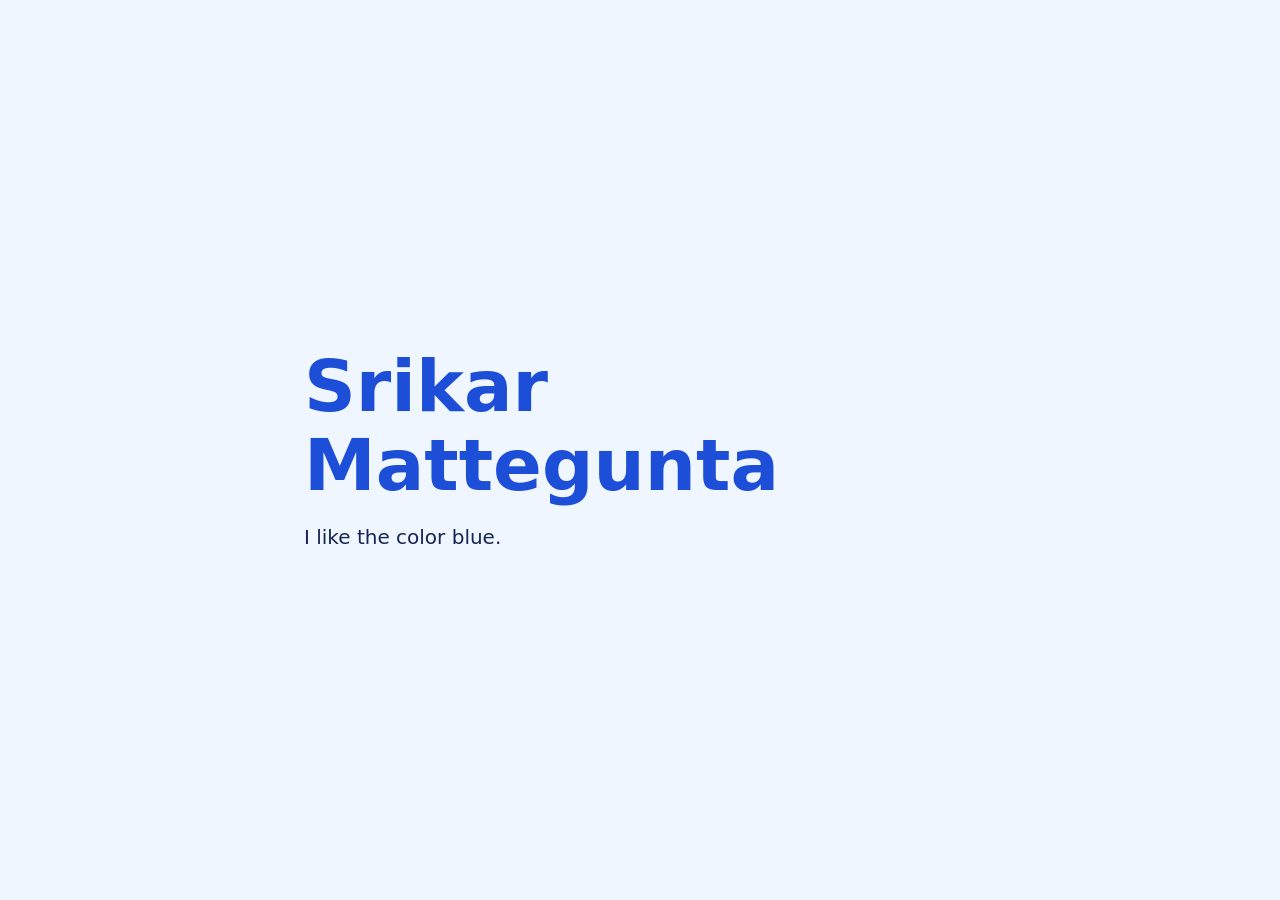
==== index.html @ 6c3283b7 "Add personal homepage" ====
<!DOCTYPE html>
<html lang="en">
  <head>
    <meta charset="UTF-8">
    <meta name="viewport" content="width=device-width, initial-scale=1.0">
    <meta name="description" content="Srikar Mattegunta's personal page.">
    <title>Srikar Mattegunta</title>
    <style>
      * { box-sizing: border-box; }
      body {
        margin: 0;
        min-height: 100vh;
        display: grid;
        place-items: center;
        padding: 2rem;
        background: #eff6ff;
        color: #172554;
        font-family: system-ui, sans-serif;
      }
      main { width: 100%; max-width: 42rem; }
      h1 {
        margin: 0 0 1rem;
        color: #1d4ed8;
        font-size: clamp(2.5rem, 8vw, 4.5rem);
        line-height: 1.1;
        overflow-wrap: anywhere;
      }
      p { margin: 0; font-size: 1.25rem; line-height: 1.6; }
    </style>
  </head>
  <body>
    <main>
      <h1>Srikar Mattegunta</h1>
      <p>I like the color blue.</p>
    </main>
  </body>
</html>
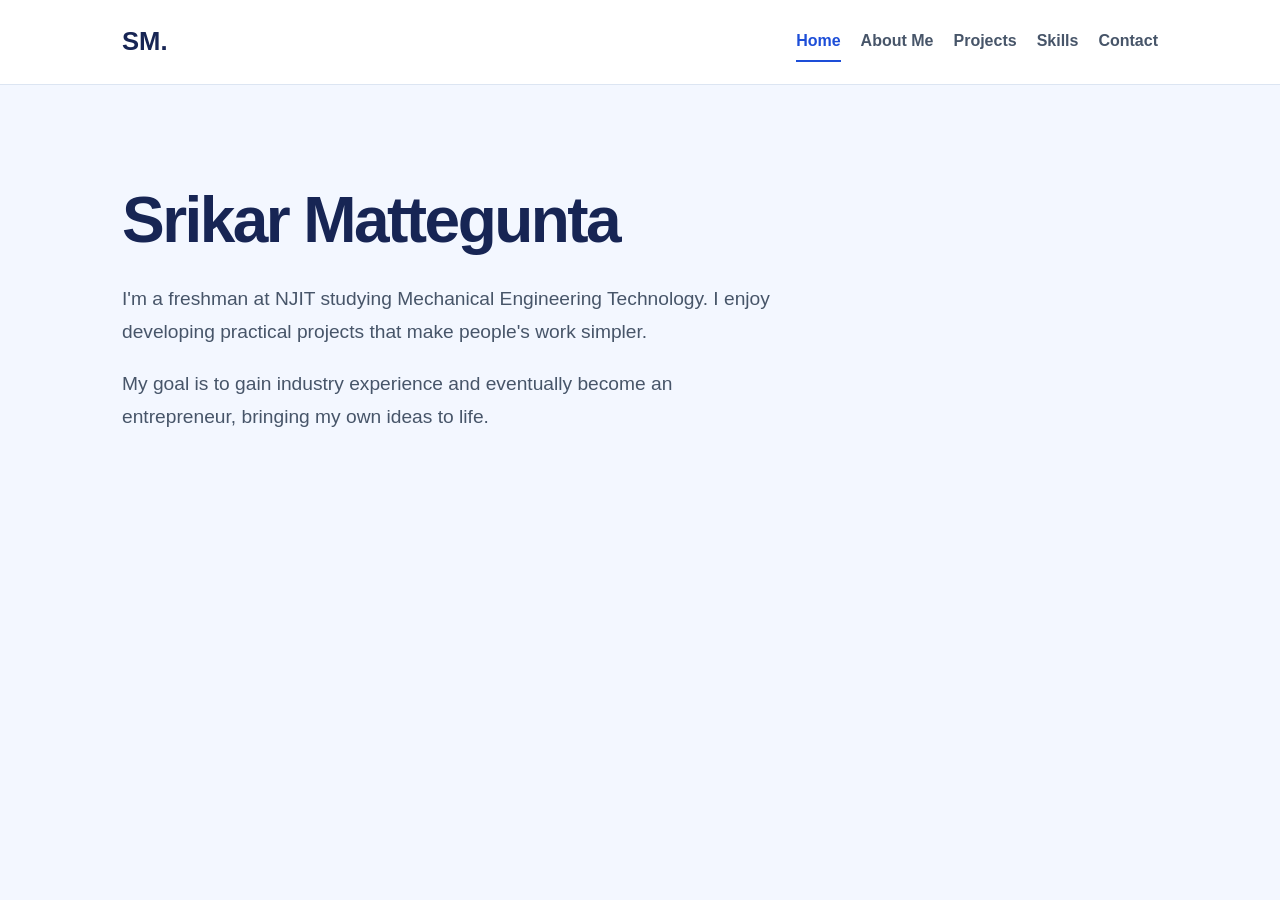
==== commit 59343a07: "Build responsive portfolio website" ====
--- a/index.html
+++ b/index.html
@@ -1,37 +1,45 @@
 <!DOCTYPE html>
 <html lang="en">
-  <head>
-    <meta charset="UTF-8">
-    <meta name="viewport" content="width=device-width, initial-scale=1.0">
-    <meta name="description" content="Srikar Mattegunta's personal page.">
-    <title>Srikar Mattegunta</title>
-    <style>
-      * { box-sizing: border-box; }
-      body {
-        margin: 0;
-        min-height: 100vh;
-        display: grid;
-        place-items: center;
-        padding: 2rem;
-        background: #eff6ff;
-        color: #172554;
-        font-family: system-ui, sans-serif;
-      }
-      main { width: 100%; max-width: 42rem; }
-      h1 {
-        margin: 0 0 1rem;
-        color: #1d4ed8;
-        font-size: clamp(2.5rem, 8vw, 4.5rem);
-        line-height: 1.1;
-        overflow-wrap: anywhere;
-      }
-      p { margin: 0; font-size: 1.25rem; line-height: 1.6; }
-    </style>
-  </head>
-  <body>
-    <main>
-      <h1>Srikar Mattegunta</h1>
-      <p>I like the color blue.</p>
-    </main>
-  </body>
+<head>
+  <meta charset="UTF-8">
+  <meta name="viewport" content="width=device-width, initial-scale=1.0">
+  <title>Srikar Mattegunta | Portfolio</title>
+  <link rel="stylesheet" href="styles.css">
+  <script src="script.js" defer></script>
+</head>
+<body>
+  <header class="site-header">
+  <nav class="navbar" aria-label="Main navigation">
+    <a class="logo" href="index.html"
+       aria-label="Srikar Mattegunta home">SM.</a>
+       <button
+  class="menu-toggle"
+  type="button"
+  aria-controls="nav-links"
+  aria-expanded="false"
+>
+  <span aria-hidden="true">☰</span> Menu
+</button>
+
+    <div class="nav-links" id="nav-links">
+      <a href="index.html" aria-current="page">Home</a>
+      <a href="about.html">About Me</a>
+      <a href="projects.html">Projects</a>
+      <a href="skills.html">Skills</a>
+      <a href="contact.html">Contact</a>
+    </div>
+  </nav>
+</header>
+ <main>
+  <h1>Srikar Mattegunta</h1>
+  <p>
+    I'm a freshman at NJIT studying Mechanical Engineering Technology.
+    I enjoy developing practical projects that make people's work simpler.
+  </p>
+  <p>
+    My goal is to gain industry experience and eventually become
+    an entrepreneur, bringing my own ideas to life.
+  </p>
+</main>
+</body>
 </html>
--- a/styles.css
+++ b/styles.css
@@ -0,0 +1,262 @@
+/* Include padding and borders in element widths. */
+* {
+  box-sizing: border-box;
+}
+
+body {
+  margin: 0;
+  min-height: 100vh;
+  background: #f3f7ff;
+  color: #172554;
+  font-family: Arial, Helvetica, sans-serif;
+  line-height: 1.7;
+}
+
+/* Keep the content centered with room around it. */
+main {
+  max-width: 1100px;
+  margin: 0 auto;
+  padding: 100px 32px;
+}
+
+h1 {
+  margin: 0 0 28px;
+  font-size: 4rem;
+  line-height: 1.1;
+  letter-spacing: -0.04em;
+}
+
+p {
+  max-width: 650px;
+  margin: 0 0 20px;
+  color: #475569;
+  font-size: 1.2rem;
+}
+
+a {
+  color: #1d4ed8;
+}
+
+a:hover {
+  text-decoration-thickness: 3px;
+}
+
+a:focus-visible {
+  outline: 3px solid #1d4ed8;
+  outline-offset: 5px;
+}
+
+/* Adjust spacing and heading size on smaller screens. */
+@media (max-width: 600px) {
+  main {
+    padding: 60px 24px;
+  }
+
+  h1 {
+    font-size: 2.5rem;
+  }
+}
+.site-header {
+  background: #ffffff;
+  border-bottom: 1px solid #dce5f2;
+}
+
+.navbar {
+  max-width: 1100px;
+  margin: 0 auto;
+  padding: 20px 32px;
+  display: flex;
+  align-items: center;
+  justify-content: space-between;
+  flex-wrap: wrap;
+  gap: 20px;
+}
+
+.logo {
+  color: #172554;
+  font-size: 1.6rem;
+  font-weight: 700;
+  text-decoration: none;
+}
+
+.nav-links {
+  display: flex;
+  flex-wrap: wrap;
+  gap: 20px;
+}
+
+.nav-links a {
+  padding: 6px 0;
+  color: #475569;
+  font-weight: 600;
+  text-decoration: none;
+  border-bottom: 2px solid transparent;
+}
+
+.nav-links a:hover,
+.nav-links a[aria-current="page"] {
+  color: #1d4ed8;
+  border-bottom-color: #1d4ed8;
+}
+
+@media (max-width: 600px) {
+  .navbar {
+    padding: 16px 24px;
+  }
+}
+.project-grid {
+  display: grid;
+  grid-template-columns: repeat(3, minmax(0, 1fr));
+  gap: 24px;
+  margin-top: 40px;
+}
+
+.project-card {
+  padding: 28px;
+  background: #ffffff;
+  border: 1px solid #dce5f2;
+  border-top: 4px solid #1d4ed8;
+  border-radius: 16px;
+  box-shadow: 0 8px 24px rgba(23, 37, 84, 0.06);
+}
+
+.project-card h2 {
+  margin: 0 0 16px;
+  font-size: 1.35rem;
+  line-height: 1.3;
+}
+
+.project-card p {
+  margin: 0;
+  font-size: 1rem;
+}
+
+@media (max-width: 850px) {
+  .project-grid {
+    grid-template-columns: 1fr;
+  }
+}
+.project-card img {
+  display: block;
+  width: 100%;
+  aspect-ratio: 16 / 10;
+  object-fit: contain;
+  background: #f3f7ff;
+  border-radius: 8px;
+  margin-bottom: 20px;
+}
+.project-images {
+  display: grid;
+  grid-template-columns: repeat(2, minmax(0, 1fr));
+  gap: 12px;
+  margin-bottom: 20px;
+}
+
+.project-images img {
+  margin: 0;
+}
+
+.email-link {
+  display: inline-block;
+  padding: 14px 24px;
+  background: #1d4ed8;
+  color: #ffffff;
+  border-radius: 10px;
+  font-weight: 700;
+  text-decoration: none;
+}
+
+.email-link:hover {
+  background: #1e40af;
+}
+
+.contact-note {
+  margin-top: 20px;
+  font-size: 0.95rem;
+}
+
+
+.menu-toggle {
+  display: none;
+  padding: 10px 16px;
+  background: #ffffff;
+  color: #172554;
+  border: 1px solid #1d4ed8;
+  border-radius: 8px;
+  font: inherit;
+  cursor: pointer;
+}
+
+.menu-toggle:focus-visible {
+  outline: 3px solid #1d4ed8;
+  outline-offset: 4px;
+}
+
+@media (max-width: 600px) {
+  .navbar.menu-ready .menu-toggle {
+    display: block;
+  }
+
+  .navbar.menu-ready .nav-links {
+    display: none;
+    flex-basis: 100%;
+    flex-direction: column;
+    align-items: flex-start;
+    gap: 12px;
+  }
+
+  .navbar.menu-ready .nav-links.is-open {
+    display: flex;
+  }
+}
+.image-preview {
+  width: 100%;
+  padding: 0;
+  border: 0;
+  border-radius: 8px;
+  background: transparent;
+  cursor: zoom-in;
+}
+
+#image-dialog {
+  width: min(1000px, calc(100vw - 32px));
+  max-height: 90vh;
+  padding: 20px;
+  border: 0;
+  border-radius: 16px;
+  background: #ffffff;
+}
+
+#image-dialog::backdrop {
+  background: rgba(15, 23, 42, 0.8);
+}
+
+#image-dialog form {
+  display: flex;
+  justify-content: flex-end;
+}
+
+#full-image {
+  display: block;
+  max-width: 100%;
+  max-height: 70vh;
+  width: auto;
+  height: auto;
+  margin: 16px auto 0;
+}
+
+.image-close {
+  padding: 10px 18px;
+  border: 0;
+  border-radius: 8px;
+  background: #1d4ed8;
+  color: #ffffff;
+  font: inherit;
+  cursor: pointer;
+}
+
+.image-preview:focus-visible,
+.image-close:focus-visible {
+  outline: 3px solid #1d4ed8;
+  outline-offset: 4px;
+}
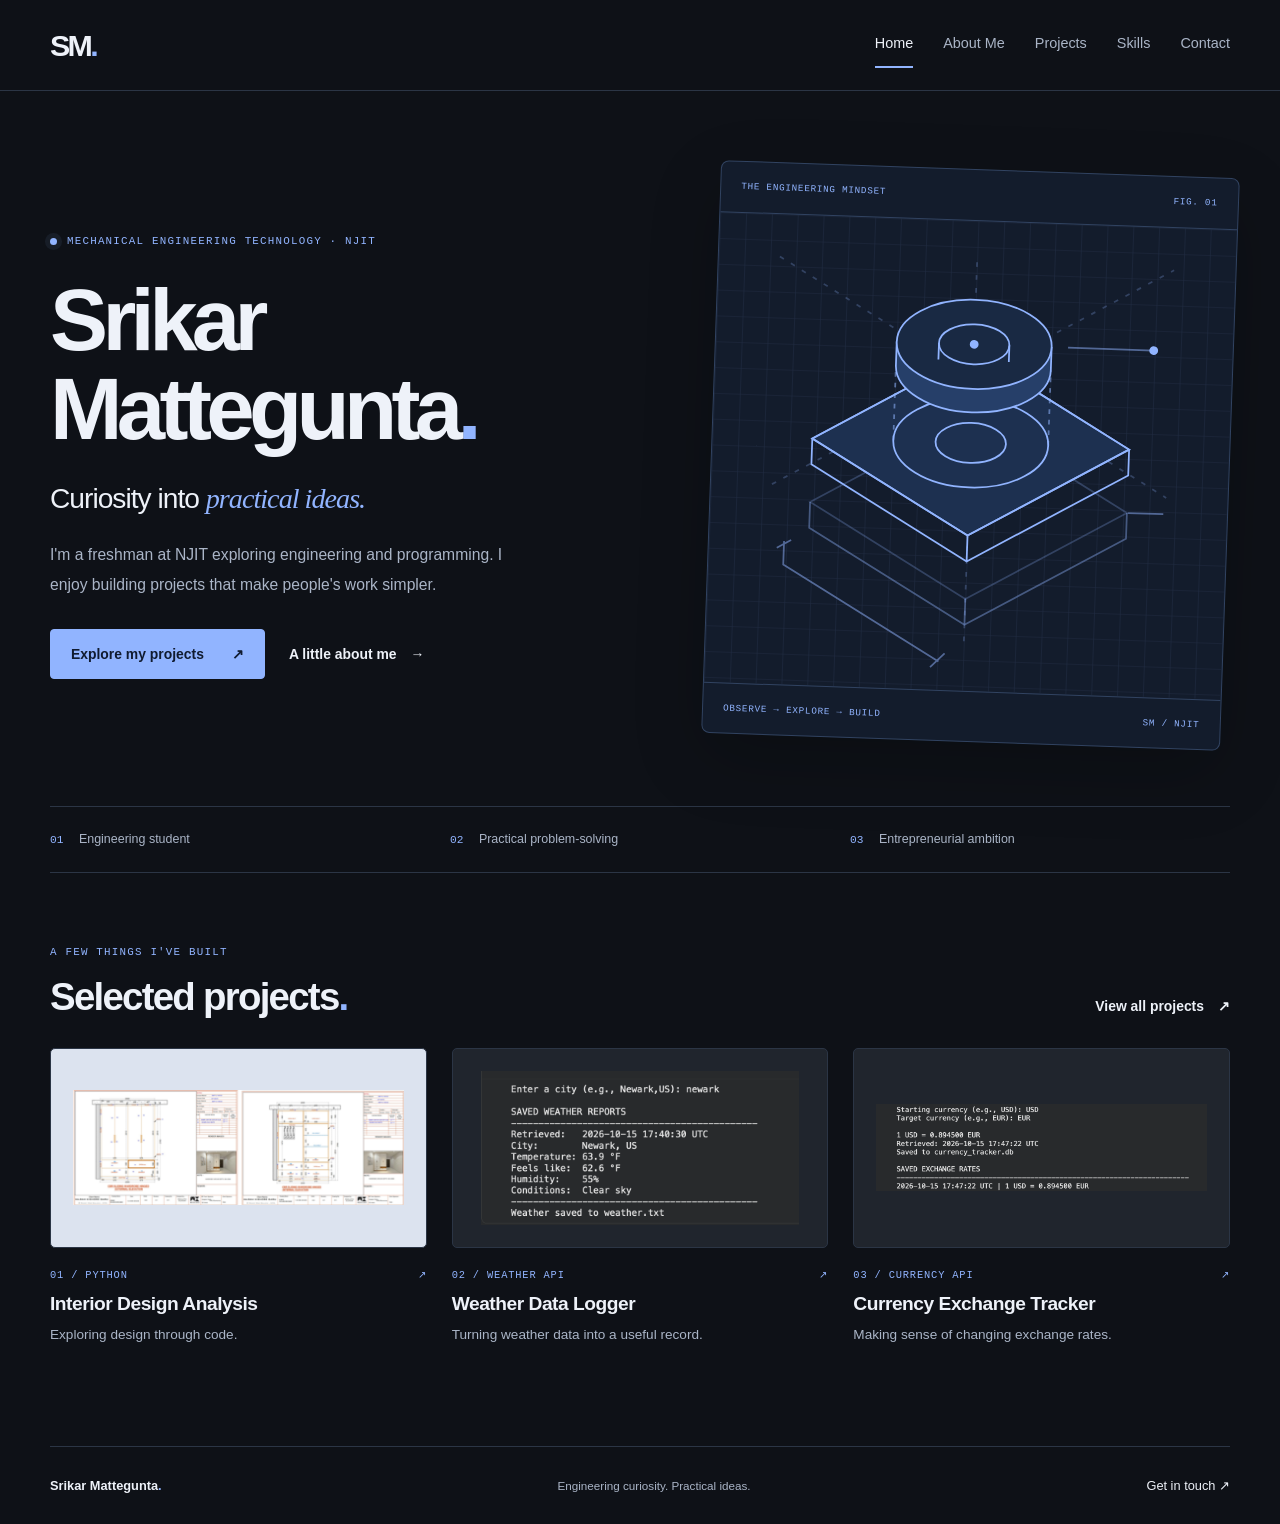
==== commit d6137305: "Redesign portfolio with dark engineering-inspired theme" ====
--- a/index.html
+++ b/index.html
@@ -3,43 +3,101 @@
 <head>
   <meta charset="UTF-8">
   <meta name="viewport" content="width=device-width, initial-scale=1.0">
-  <title>Srikar Mattegunta | Portfolio</title>
+  <meta name="description" content="Meet Srikar Mattegunta, an NJIT Mechanical Engineering Technology student exploring engineering, programming, and practical projects.">
+  <title>Portfolio | Srikar Mattegunta</title>
   <link rel="stylesheet" href="styles.css">
   <script src="script.js" defer></script>
 </head>
 <body>
+  <a class="skip-link" href="#main">Skip to content</a>
   <header class="site-header">
-  <nav class="navbar" aria-label="Main navigation">
-    <a class="logo" href="index.html"
-       aria-label="Srikar Mattegunta home">SM.</a>
-       <button
-  class="menu-toggle"
-  type="button"
-  aria-controls="nav-links"
-  aria-expanded="false"
->
-  <span aria-hidden="true">☰</span> Menu
-</button>
-
-    <div class="nav-links" id="nav-links">
-      <a href="index.html" aria-current="page">Home</a>
-      <a href="about.html">About Me</a>
-      <a href="projects.html">Projects</a>
-      <a href="skills.html">Skills</a>
-      <a href="contact.html">Contact</a>
+    <nav class="navbar wrap" aria-label="Main navigation">
+      <a class="logo" href="index.html" aria-label="Srikar Mattegunta home">SM<span>.</span></a>
+      <button class="menu-toggle" type="button" aria-controls="nav-links" aria-expanded="false">
+        <span aria-hidden="true">☰</span> Menu
+      </button>
+      <div class="nav-links" id="nav-links">
+        <a href="index.html" aria-current="page">Home</a>
+        <a href="about.html">About Me</a>
+        <a href="projects.html">Projects</a>
+        <a href="skills.html">Skills</a>
+        <a href="contact.html">Contact</a>
+      </div>
+    </nav>
+  </header>
+  <main id="main" class="wrap" tabindex="-1">
+    <section class="hero" aria-labelledby="intro-title">
+      <div class="hero-copy">
+        <p class="eyebrow"><span class="status-dot" aria-hidden="true"></span> Mechanical Engineering Technology · NJIT</p>
+        <h1 id="intro-title">Srikar<br>Mattegunta<span class="accent">.</span></h1>
+        <p class="hero-line">Curiosity into <em>practical ideas.</em></p>
+        <p class="lead">I'm a freshman at NJIT exploring engineering and programming. I enjoy building projects that make people's work simpler.</p>
+        <div class="actions">
+          <a class="button" href="projects.html">Explore my projects <span aria-hidden="true">↗</span></a>
+          <a class="text-link" href="about.html">A little about me <span aria-hidden="true">→</span></a>
+        </div>
+      </div>
+      <div class="blueprint" aria-hidden="true">
+        <div class="blueprint-label"><span>THE ENGINEERING MINDSET</span><span>FIG. 01</span></div>
+        <svg class="engineering-art" viewBox="0 0 440 400" xmlns="http://www.w3.org/2000/svg">
+          <defs><pattern id="grid" width="22" height="22" patternUnits="userSpaceOnUse"><path d="M 22 0 L 0 0 0 22" fill="none" stroke="currentColor" stroke-opacity=".1"/></pattern></defs>
+          <rect width="440" height="400" fill="url(#grid)"/>
+          <g fill="none" stroke="currentColor" stroke-width="1.5">
+            <path d="M220 35v330 M52 230l336-194 M52 36l336 194" stroke-dasharray="4 7" opacity=".25"/>
+            <path d="M85 244l135-78 135 78-135 78z" opacity=".25"/>
+            <path d="M85 244v22l135 78 135-78v-22 M220 322v22" opacity=".4"/>
+            <path d="M85 190l135-78 135 78-135 78z" fill="#1d3050"/>
+            <path d="M85 190v22l135 78 135-78v-22 M220 268v22"/>
+            <path d="M85 190l135-78 135 78-135 78z"/>
+            <ellipse cx="220" cy="189" rx="66" ry="38"/>
+            <ellipse cx="220" cy="189" rx="30" ry="17"/>
+            <path d="M154 189v-64 M286 189v-64" stroke-dasharray="4 5" opacity=".55"/>
+            <path d="M154 105v20c0 21 30 38 66 38s66-17 66-38v-20" fill="#263f69"/>
+            <ellipse cx="220" cy="105" rx="66" ry="38" fill="#192943"/>
+            <ellipse cx="220" cy="105" rx="30" ry="17"/>
+            <path d="M190 105v14 M250 105v14"/>
+            <path d="M64 278v20l135 78 M58 284l12-7 M192 381l12-12" opacity=".5"/>
+            <path d="M300 105h73 M356 244h30" opacity=".5"/>
+            <circle cx="220" cy="105" r="3" fill="currentColor"/>
+            <circle cx="373" cy="105" r="3" fill="currentColor"/>
+          </g>
+        </svg>
+        <div class="blueprint-bottom"><span>OBSERVE → EXPLORE → BUILD</span><span>SM / NJIT</span></div>
+      </div>
+    </section>
+    <div class="intro-strip">
+      <p><span>01</span> Engineering student</p>
+      <p><span>02</span> Practical problem-solving</p>
+      <p><span>03</span> Entrepreneurial ambition</p>
     </div>
-  </nav>
-</header>
- <main>
-  <h1>Srikar Mattegunta</h1>
-  <p>
-    I'm a freshman at NJIT studying Mechanical Engineering Technology.
-    I enjoy developing practical projects that make people's work simpler.
-  </p>
-  <p>
-    My goal is to gain industry experience and eventually become
-    an entrepreneur, bringing my own ideas to life.
-  </p>
-</main>
+    <section class="selected-work" aria-labelledby="work-title">
+      <div class="section-heading">
+        <div><p class="eyebrow">A FEW THINGS I'VE BUILT</p><h2 id="work-title">Selected projects<span class="accent">.</span></h2></div>
+        <a class="text-link" href="projects.html">View all projects <span aria-hidden="true">↗</span></a>
+      </div>
+      <div class="work-grid">
+        <a class="work-card" href="projects.html#interior-design">
+          <div class="work-image"><img src="images/interior-design.png" width="1342" height="470" alt="Interior design elevation drawings" loading="lazy"></div>
+          <div class="work-meta"><span>01 / PYTHON</span><span aria-hidden="true">↗</span></div>
+          <h3>Interior Design Analysis</h3><p>Exploring design through code.</p>
+        </a>
+        <a class="work-card" href="projects.html#weather-logger">
+          <div class="work-image dark-image"><img src="images/weather-logger.png" width="832" height="404" alt="Weather report displayed in the terminal" loading="lazy"></div>
+          <div class="work-meta"><span>02 / WEATHER API</span><span aria-hidden="true">↗</span></div>
+          <h3>Weather Data Logger</h3><p>Turning weather data into a useful record.</p>
+        </a>
+        <a class="work-card" href="projects.html#exchange-rate">
+          <div class="work-image dark-image"><img src="images/exchange-rate-2.png" width="1136" height="302" alt="Currency exchange project screenshot" loading="lazy"></div>
+          <div class="work-meta"><span>03 / CURRENCY API</span><span aria-hidden="true">↗</span></div>
+          <h3>Currency Exchange Tracker</h3><p>Making sense of changing exchange rates.</p>
+        </a>
+      </div>
+    </section>
+  </main>
+  <footer class="site-footer wrap">
+    <a class="footer-name" href="index.html">Srikar Mattegunta<span>.</span></a>
+    <p>Engineering curiosity. Practical ideas.</p>
+    <a href="contact.html">Get in touch <span aria-hidden="true">↗</span></a>
+  </footer>
 </body>
 </html>
--- a/styles.css
+++ b/styles.css
@@ -1,262 +1,199 @@
-/* Include padding and borders in element widths. */
-* {
-  box-sizing: border-box;
+/* Shared design tokens keep all five pages visually consistent. */
+:root {
+  color-scheme: dark;
+  --bg: #0e1117;
+  --surface: #151b25;
+  --surface-raised: #1b2432;
+  --text: #eef2f9;
+  --muted: #aab5c7;
+  --accent: #91b4ff;
+  --line: #2b3545;
 }
-
-body {
-  margin: 0;
-  min-height: 100vh;
-  background: #f3f7ff;
-  color: #172554;
-  font-family: Arial, Helvetica, sans-serif;
-  line-height: 1.7;
+* { box-sizing: border-box; }
+html { scroll-padding-top: 2rem; }
+body { margin: 0; min-height: 100vh; background: var(--bg); color: var(--text); font-family: Arial, Helvetica, sans-serif; line-height: 1.65; }
+body:has(dialog[open]) { overflow: hidden; }
+.wrap { width: min(1180px, calc(100% - 96px)); margin-inline: auto; }
+main { min-height: calc(100vh - 210px); padding-bottom: 100px; }
+h1, h2, h3, p { margin: 0; }
+h1, h2, h3 { line-height: 1.12; letter-spacing: -.045em; }
+h1 { font-size: clamp(2.75rem, 5.4vw, 4.75rem); font-weight: 700; }
+h2 { font-size: clamp(1.7rem, 3vw, 2.6rem); }
+h3 { font-size: 1.2rem; letter-spacing: -.025em; }
+p { color: var(--muted); }
+a { color: var(--accent); text-underline-offset: 5px; }
+button { font: inherit; cursor: pointer; }
+img { display: block; max-width: 100%; }
+a, button { -webkit-tap-highlight-color: transparent; }
+:where(a, button):focus-visible { outline: 3px solid var(--accent); outline-offset: 5px; }
+main:focus { outline: none; }
+.accent, .logo span, .footer-name span { color: var(--accent); }
+.skip-link { position: fixed; top: 10px; left: 16px; z-index: 20; padding: 10px 18px; background: var(--text); color: var(--bg); transform: translateY(-180%); }
+.skip-link:focus { transform: translateY(0); }
+.site-header { border-bottom: 1px solid var(--line); }
+.navbar { min-height: 90px; display: flex; justify-content: space-between; align-items: center; gap: 28px; }
+.logo { color: var(--text); font-size: 1.9rem; line-height: 1; font-weight: 800; letter-spacing: -.09em; text-decoration: none; padding: 8px 0; }
+.nav-links { display: flex; align-items: center; gap: 30px; }
+.nav-links a { color: var(--muted); font-size: .9rem; text-decoration: none; padding: 10px 0; border-bottom: 2px solid transparent; }
+.nav-links a:hover, .nav-links a[aria-current="page"] { color: var(--text); border-bottom-color: var(--accent); }
+.menu-toggle { display: none; border: 1px solid var(--line); background: var(--surface); color: var(--text); border-radius: 5px; padding: 9px 14px; }
+.eyebrow { display: flex; align-items: center; gap: 10px; color: var(--accent); font-family: "SFMono-Regular", Consolas, monospace; font-size: .68rem; font-weight: 500; letter-spacing: .11em; line-height: 1.7; text-transform: uppercase; }
+.eyebrow > span { color: var(--muted); }
+.status-dot { flex: 0 0 7px; width: 7px; height: 7px; background: var(--accent); border-radius: 50%; box-shadow: 0 0 0 5px #91b4ff12; }
+.hero { display: grid; grid-template-columns: 1.15fr 1fr; align-items: center; gap: 65px; padding: 78px 0 64px; }
+.hero h1 { font-size: clamp(3.8rem, 6.8vw, 6rem); line-height: 1.02; margin: 26px 0 22px; letter-spacing: -.065em; }
+.hero-line { color: var(--text); font-size: clamp(1.25rem, 2.2vw, 1.8rem); letter-spacing: -.035em; margin-bottom: 18px; }
+.hero-line em { color: var(--accent); font-family: Georgia, serif; font-weight: 400; }
+.lead { max-width: 640px; font-size: 1.05rem; line-height: 1.85; }
+.hero .lead { max-width: 465px; font-size: .98rem; }
+.actions { display: flex; align-items: center; flex-wrap: wrap; gap: 24px; margin-top: 30px; }
+.button { display: inline-flex; justify-content: center; align-items: center; gap: 28px; padding: 13px 20px; background: var(--accent); color: #101b30; border: 1px solid var(--accent); border-radius: 4px; font-size: .87rem; font-weight: 700; text-decoration: none; }
+.button:hover { background: #bbd0ff; border-color: #bbd0ff; }
+.text-link { display: inline-flex; align-items: center; gap: 14px; color: var(--text); font-size: .87rem; font-weight: 600; text-decoration: none; }
+.text-link:hover { color: var(--accent); text-decoration: underline; }
+.blueprint { background: #131c2c; border: 1px solid #314361; border-radius: 8px; color: var(--accent); transform: rotate(2deg); box-shadow: 0 24px 70px #0003; overflow: hidden; }
+.blueprint-label, .blueprint-bottom { display: flex; justify-content: space-between; gap: 12px; padding: 18px 20px; font: .58rem/1.5 "SFMono-Regular", Consolas, monospace; letter-spacing: .08em; }
+.blueprint-label { border-bottom: 1px solid #314361; }
+.blueprint-bottom { border-top: 1px solid #314361; }
+.engineering-art { display: block; width: 100%; height: auto; }
+.intro-strip { display: grid; grid-template-columns: repeat(3, 1fr); border-block: 1px solid var(--line); padding: 22px 0; gap: 20px; }
+.intro-strip p { font-size: .78rem; }
+.intro-strip span { color: var(--accent); font: .7rem monospace; margin-right: 12px; }
+.selected-work { padding-top: 70px; }
+.section-heading { display: flex; justify-content: space-between; align-items: end; gap: 24px; margin-bottom: 30px; }
+.section-heading .eyebrow { margin-bottom: 13px; }
+.work-grid { display: grid; grid-template-columns: repeat(3, minmax(0, 1fr)); gap: 25px; }
+.work-card { min-width: 0; display: block; text-decoration: none; color: var(--text); }
+.work-image { display: flex; align-items: center; justify-content: center; height: 200px; padding: 22px; background: #dce3ef; border: 1px solid var(--line); border-radius: 5px; overflow: hidden; }
+.work-image img { width: 100%; height: 100%; object-fit: contain; transition: transform .2s ease; }
+.dark-image { background: #20252d; }
+.work-card:hover .work-image img { transform: scale(1.04); }
+.work-card:hover h3 { color: var(--accent); }
+.work-meta { display: flex; justify-content: space-between; color: var(--accent); font: .65rem/1.5 monospace; letter-spacing: .08em; padding: 20px 0 10px; }
+.work-card p { font-size: .85rem; margin-top: 9px; }
+.site-footer { display: flex; justify-content: space-between; align-items: center; gap: 20px; padding-block: 28px; border-top: 1px solid var(--line); }
+.site-footer a { color: var(--text); font-size: .8rem; text-decoration: none; }
+.site-footer a:hover { color: var(--accent); }
+.site-footer p { font-size: .73rem; }
+.footer-name { font-weight: 700; }
+.page-intro { padding: 72px 0 52px; }
+.page-intro h1 { margin: 19px 0 24px; }
+.about-layout { display: grid; grid-template-columns: 320px 1fr; align-items: start; gap: 80px; }
+.profile-panel { background: var(--surface); border: 1px solid var(--line); padding: 32px; border-radius: 6px; }
+.monogram { display: grid; place-items: center; width: 100%; aspect-ratio: 1.5; background: repeating-linear-gradient(0deg, transparent 0 23px, #91b4ff0b 23px 24px), repeating-linear-gradient(90deg, transparent 0 23px, #91b4ff0b 23px 24px), #182338; color: var(--accent); font-size: 4rem; font-weight: 800; letter-spacing: -.08em; margin-bottom: 28px; }
+.monogram span { display: none; }
+.profile-panel h2 { margin: 14px 0 26px; font-size: 2rem; }
+dl { margin: 0; }
+dl div { padding: 16px 0; border-top: 1px solid var(--line); }
+dt { color: var(--muted); font-size: .7rem; margin-bottom: 4px; }
+dd { margin: 0; font-size: .85rem; }
+.story { display: grid; grid-template-columns: 30px 1fr; gap: 14px; padding: 28px 0; border-top: 1px solid var(--line); }
+.story:first-child { padding-top: 0; border-top: 0; }
+.section-number { color: var(--accent); font: .75rem/2 monospace; }
+.story h2 { font-size: 1.5rem; margin-bottom: 15px; }
+.story p { font-size: .96rem; }
+.story p + p { margin-top: 14px; }
+.project-feature { display: grid; grid-template-columns: .85fr 1.4fr; gap: 50px; align-items: center; padding: 45px 0; border-top: 1px solid var(--line); scroll-margin-top: 30px; }
+.project-copy h2 { font-size: clamp(1.65rem, 3vw, 2.3rem); margin: 18px 0; }
+.project-copy p:not(.eyebrow) { font-size: .95rem; }
+.project-copy .project-note { margin-top: 16px; font-size: .8rem; }
+.image-hint { display: block; color: var(--accent); font-size: .75rem; margin-top: 23px; }
+.project-images { display: grid; grid-template-columns: repeat(2, minmax(0, 1fr)); gap: 14px; padding: 18px; background: var(--surface); border: 1px solid var(--line); border-radius: 6px; }
+.project-images img { width: 100%; height: 285px; object-fit: contain; padding: 8px; background: #242b36; border-radius: 3px; }
+.image-preview { position: relative; min-width: 0; padding: 0; border: 1px solid #46536a; border-radius: 4px; background: transparent; cursor: zoom-in; }
+.image-preview:hover { border-color: var(--accent); }
+#image-dialog { width: min(1100px, calc(100% - 32px)); max-height: 92vh; padding: 18px; border: 1px solid #4d5f7b; border-radius: 8px; background: var(--surface); color: var(--text); }
+#image-dialog::backdrop { background: #05080fe8; }
+#image-dialog form { display: flex; justify-content: flex-end; }
+#full-image { max-width: 100%; max-height: 72vh; width: auto; height: auto; margin: 18px auto 0; }
+.image-close { padding: 9px 18px; border: 1px solid var(--accent); border-radius: 4px; background: var(--accent); color: #101b30; font-weight: 600; }
+.image-close span { margin-left: 16px; }
+.skill-grid { display: grid; grid-template-columns: repeat(3, minmax(0, 1fr)); gap: 24px; }
+.skill-card { display: flex; flex-direction: column; align-items: start; background: var(--surface); border: 1px solid var(--line); border-radius: 6px; padding: 30px; }
+.skill-symbol { display: grid; place-items: center; width: 52px; height: 52px; margin-bottom: 32px; border: 1px solid #3e5273; color: var(--accent); font: 1.4rem monospace; border-radius: 5px; }
+.skill-card h2 { font-size: 1.5rem; margin: 14px 0; }
+.skill-card p:not(.eyebrow), .skill-card li { font-size: .9rem; }
+.skill-card ul { padding-left: 18px; margin: 25px 0 30px; color: var(--muted); }
+.skill-card li { padding: 7px 0; }
+.skill-card li::marker { color: var(--accent); }
+.skill-card .text-link { margin-top: auto; padding-top: 20px; border-top: 1px solid var(--line); width: 100%; font-size: .8rem; }
+.learning-note { border-left: 2px solid var(--accent); padding-left: 26px; margin-top: 60px; max-width: 710px; }
+.learning-note h2 { font-size: 1.65rem; margin: 12px 0; }
+.learning-note > p:last-child { font-size: .95rem; }
+.contact-panel { display: grid; grid-template-columns: 1.35fr 1fr; gap: 30px; padding: 50px; border: 1px solid var(--line); border-radius: 6px; background: var(--surface); }
+.contact-panel h2 { font-size: 3rem; margin: 22px 0; }
+.contact-email { display: inline-flex; align-items: center; gap: 30px; font-size: clamp(1.05rem, 2.6vw, 1.8rem); text-decoration: none; border-bottom: 1px solid var(--accent); padding-bottom: 10px; }
+.contact-email:hover { color: var(--text); }
+.contact-note { max-width: 390px; font-size: .8rem; margin-top: 20px; }
+.contact-art { display: grid; place-content: center; text-align: center; border-left: 1px solid var(--line); }
+.contact-art > span { font: 9rem/1 Georgia, serif; color: var(--accent); }
+.contact-art p { font: .6rem/1.5 monospace; letter-spacing: .08em; margin-top: 22px; }
+.contact-bottom { display: flex; justify-content: space-between; gap: 24px; margin-top: 30px; }
+.contact-bottom p { font-size: .85rem; }
+/* Tablet layout: keep images and text readable as columns narrow. */
+@media (max-width: 960px) {
+  .wrap { width: calc(100% - 56px); }
+  .hero { gap: 30px; }
+  .hero h1 { font-size: 4rem; }
+  .hero .eyebrow { font-size: .6rem; }
+  .actions { gap: 17px; }
+  .blueprint-label, .blueprint-bottom { padding: 15px 12px; font-size: .48rem; }
+  .about-layout { grid-template-columns: 260px 1fr; gap: 36px; }
+  .project-feature { grid-template-columns: 1fr; gap: 24px; }
+  .project-copy { max-width: 650px; }
+  .project-images img { height: 310px; }
+  .skill-grid { gap: 14px; }
+  .skill-card { padding: 22px; }
+  .work-grid { gap: 16px; }
+  .work-image { height: 160px; padding: 14px; }
+  .contact-panel { padding: 32px; }
 }
-
-/* Keep the content centered with room around it. */
-main {
-  max-width: 1100px;
-  margin: 0 auto;
-  padding: 100px 32px;
+@media (max-width: 720px) {
+  .hero { grid-template-columns: 1fr; padding-top: 45px; }
+  .hero h1 { font-size: clamp(3.5rem, 10vw, 5rem); }
+  .hero .lead { max-width: 580px; }
+  .blueprint { max-width: 440px; width: 100%; margin: 18px auto 0; transform: rotate(0); }
+  .blueprint-label, .blueprint-bottom { font-size: .58rem; }
+  .intro-strip { grid-template-columns: 1fr; gap: 9px; }
+  .work-grid, .skill-grid, .about-layout { grid-template-columns: 1fr; }
+  .work-image { height: 240px; padding: 25px; }
+  .work-grid { gap: 35px; }
+  .profile-panel { display: none; }
+  .skill-grid { gap: 20px; }
+  .skill-card { padding: 28px; }
+  .contact-panel { grid-template-columns: 1fr; }
+  .contact-art { display: none; }
+  .contact-bottom { flex-direction: column; gap: 10px; }
+  .site-footer { flex-wrap: wrap; }
 }
-
-h1 {
-  margin: 0 0 28px;
-  font-size: 4rem;
-  line-height: 1.1;
-  letter-spacing: -0.04em;
+/* Navigation stays visible without JavaScript; enhanced menu collapses on phones. */
+@media (max-width: 600px) {
+  .wrap { width: calc(100% - 40px); }
+  .navbar { min-height: 76px; flex-wrap: wrap; gap: 0; padding-block: 16px; }
+  .navbar.menu-ready .menu-toggle { display: block; }
+  .nav-links { width: 100%; flex-wrap: wrap; gap: 16px; margin-top: 16px; }
+  .navbar.menu-ready .nav-links { display: none; flex-direction: column; align-items: stretch; gap: 2px; border-top: 1px solid var(--line); padding-top: 10px; }
+  .navbar.menu-ready .nav-links.is-open { display: flex; }
+  .nav-links a { padding: 11px 6px; }
+  main { padding-bottom: 65px; }
+  .hero { padding-bottom: 38px; }
+  .hero .eyebrow { font-size: .62rem; letter-spacing: .06em; }
+  .hero-line { font-size: 1.4rem; }
+  .hero h1 { margin-top: 22px; }
+  .lead { font-size: 1rem; }
+  .actions { gap: 22px; }
+  .selected-work { padding-top: 45px; }
+  .section-heading { align-items: start; flex-direction: column; gap: 18px; }
+  .page-intro { padding: 45px 0 35px; }
+  .page-intro h1 { font-size: clamp(2.4rem, 9vw, 3.3rem); }
+  .project-feature { padding: 32px 0; }
+  .project-images { gap: 10px; padding: 10px; }
+  .project-images img { height: 195px; padding: 4px; }
+  .contact-panel { padding: 25px 20px; }
+  .contact-email { gap: 16px; }
+  .site-footer { align-items: start; flex-direction: column; gap: 10px; }
+  .story { grid-template-columns: 24px 1fr; gap: 10px; }
 }
-
-p {
-  max-width: 650px;
-  margin: 0 0 20px;
-  color: #475569;
-  font-size: 1.2rem;
+@media (prefers-reduced-motion: reduce) {
+  *, *::before, *::after { transition: none !important; scroll-behavior: auto !important; }
 }
-
-a {
-  color: #1d4ed8;
-}
-
-a:hover {
-  text-decoration-thickness: 3px;
-}
-
-a:focus-visible {
-  outline: 3px solid #1d4ed8;
-  outline-offset: 5px;
-}
-
-/* Adjust spacing and heading size on smaller screens. */
-@media (max-width: 600px) {
-  main {
-    padding: 60px 24px;
-  }
-
-  h1 {
-    font-size: 2.5rem;
-  }
-}
-.site-header {
-  background: #ffffff;
-  border-bottom: 1px solid #dce5f2;
-}
-
-.navbar {
-  max-width: 1100px;
-  margin: 0 auto;
-  padding: 20px 32px;
-  display: flex;
-  align-items: center;
-  justify-content: space-between;
-  flex-wrap: wrap;
-  gap: 20px;
-}
-
-.logo {
-  color: #172554;
-  font-size: 1.6rem;
-  font-weight: 700;
-  text-decoration: none;
-}
-
-.nav-links {
-  display: flex;
-  flex-wrap: wrap;
-  gap: 20px;
-}
-
-.nav-links a {
-  padding: 6px 0;
-  color: #475569;
-  font-weight: 600;
-  text-decoration: none;
-  border-bottom: 2px solid transparent;
-}
-
-.nav-links a:hover,
-.nav-links a[aria-current="page"] {
-  color: #1d4ed8;
-  border-bottom-color: #1d4ed8;
-}
-
-@media (max-width: 600px) {
-  .navbar {
-    padding: 16px 24px;
-  }
-}
-.project-grid {
-  display: grid;
-  grid-template-columns: repeat(3, minmax(0, 1fr));
-  gap: 24px;
-  margin-top: 40px;
-}
-
-.project-card {
-  padding: 28px;
-  background: #ffffff;
-  border: 1px solid #dce5f2;
-  border-top: 4px solid #1d4ed8;
-  border-radius: 16px;
-  box-shadow: 0 8px 24px rgba(23, 37, 84, 0.06);
-}
-
-.project-card h2 {
-  margin: 0 0 16px;
-  font-size: 1.35rem;
-  line-height: 1.3;
-}
-
-.project-card p {
-  margin: 0;
-  font-size: 1rem;
-}
-
-@media (max-width: 850px) {
-  .project-grid {
-    grid-template-columns: 1fr;
-  }
-}
-.project-card img {
-  display: block;
-  width: 100%;
-  aspect-ratio: 16 / 10;
-  object-fit: contain;
-  background: #f3f7ff;
-  border-radius: 8px;
-  margin-bottom: 20px;
-}
-.project-images {
-  display: grid;
-  grid-template-columns: repeat(2, minmax(0, 1fr));
-  gap: 12px;
-  margin-bottom: 20px;
-}
-
-.project-images img {
-  margin: 0;
-}
-
-.email-link {
-  display: inline-block;
-  padding: 14px 24px;
-  background: #1d4ed8;
-  color: #ffffff;
-  border-radius: 10px;
-  font-weight: 700;
-  text-decoration: none;
-}
-
-.email-link:hover {
-  background: #1e40af;
-}
-
-.contact-note {
-  margin-top: 20px;
-  font-size: 0.95rem;
-}
-
-
-.menu-toggle {
-  display: none;
-  padding: 10px 16px;
-  background: #ffffff;
-  color: #172554;
-  border: 1px solid #1d4ed8;
-  border-radius: 8px;
-  font: inherit;
-  cursor: pointer;
-}
-
-.menu-toggle:focus-visible {
-  outline: 3px solid #1d4ed8;
-  outline-offset: 4px;
-}
-
-@media (max-width: 600px) {
-  .navbar.menu-ready .menu-toggle {
-    display: block;
-  }
-
-  .navbar.menu-ready .nav-links {
-    display: none;
-    flex-basis: 100%;
-    flex-direction: column;
-    align-items: flex-start;
-    gap: 12px;
-  }
-
-  .navbar.menu-ready .nav-links.is-open {
-    display: flex;
-  }
-}
-.image-preview {
-  width: 100%;
-  padding: 0;
-  border: 0;
-  border-radius: 8px;
-  background: transparent;
-  cursor: zoom-in;
-}
-
-#image-dialog {
-  width: min(1000px, calc(100vw - 32px));
-  max-height: 90vh;
-  padding: 20px;
-  border: 0;
-  border-radius: 16px;
-  background: #ffffff;
-}
-
-#image-dialog::backdrop {
-  background: rgba(15, 23, 42, 0.8);
-}
-
-#image-dialog form {
-  display: flex;
-  justify-content: flex-end;
-}
-
-#full-image {
-  display: block;
-  max-width: 100%;
-  max-height: 70vh;
-  width: auto;
-  height: auto;
-  margin: 16px auto 0;
-}
-
-.image-close {
-  padding: 10px 18px;
-  border: 0;
-  border-radius: 8px;
-  background: #1d4ed8;
-  color: #ffffff;
-  font: inherit;
-  cursor: pointer;
-}
-
-.image-preview:focus-visible,
-.image-close:focus-visible {
-  outline: 3px solid #1d4ed8;
-  outline-offset: 4px;
-}
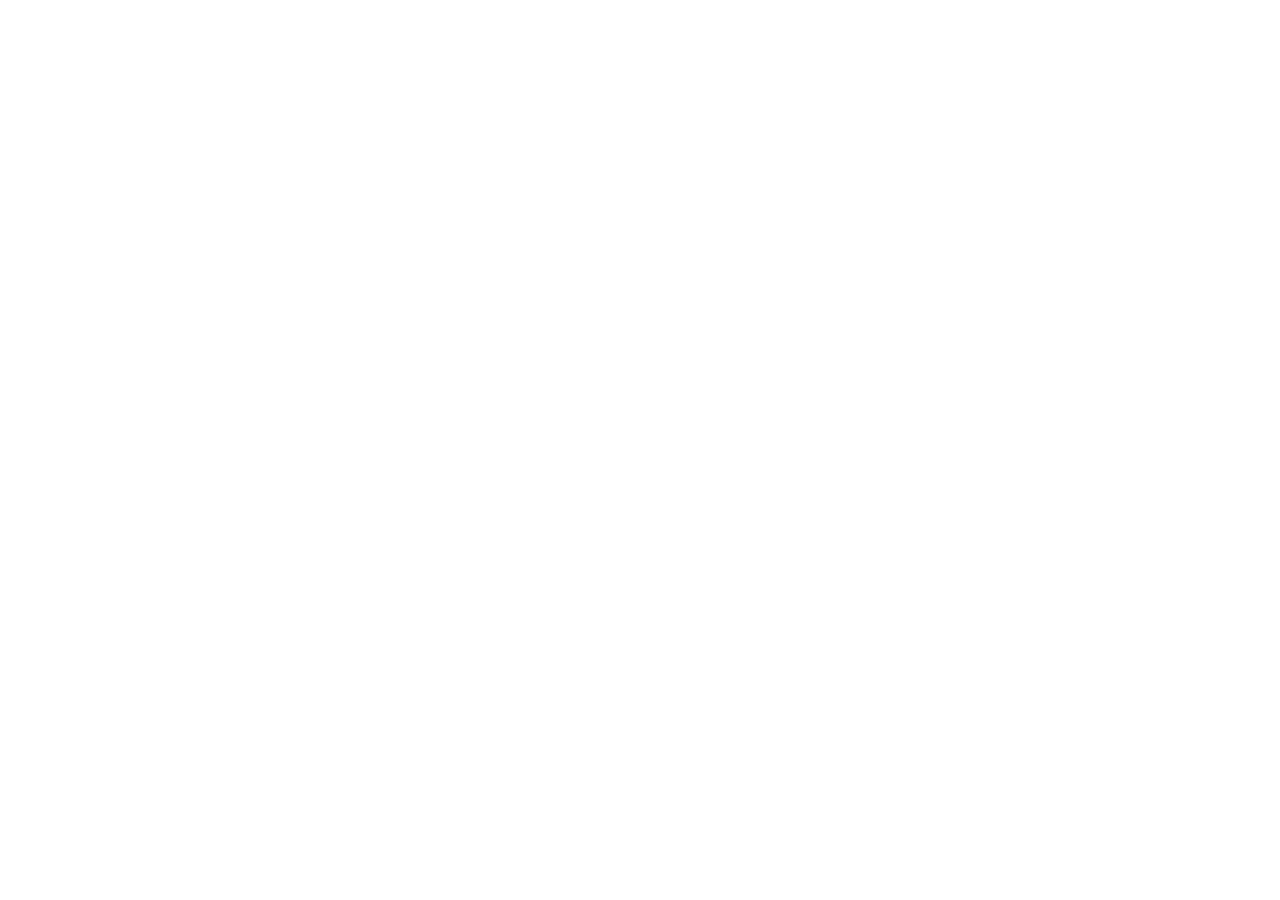
==== commit e708cf7f: "Rebuild portfolio with React, immersive scrolling, and résumé" ====
--- a/index.html
+++ b/index.html
@@ -1,103 +1,18 @@
-<!DOCTYPE html>
-<html lang="en">
-<head>
-  <meta charset="UTF-8">
-  <meta name="viewport" content="width=device-width, initial-scale=1.0">
-  <meta name="description" content="Meet Srikar Mattegunta, an NJIT Mechanical Engineering Technology student exploring engineering, programming, and practical projects.">
-  <title>Portfolio | Srikar Mattegunta</title>
-  <link rel="stylesheet" href="styles.css">
-  <script src="script.js" defer></script>
-</head>
-<body>
-  <a class="skip-link" href="#main">Skip to content</a>
-  <header class="site-header">
-    <nav class="navbar wrap" aria-label="Main navigation">
-      <a class="logo" href="index.html" aria-label="Srikar Mattegunta home">SM<span>.</span></a>
-      <button class="menu-toggle" type="button" aria-controls="nav-links" aria-expanded="false">
-        <span aria-hidden="true">☰</span> Menu
-      </button>
-      <div class="nav-links" id="nav-links">
-        <a href="index.html" aria-current="page">Home</a>
-        <a href="about.html">About Me</a>
-        <a href="projects.html">Projects</a>
-        <a href="skills.html">Skills</a>
-        <a href="contact.html">Contact</a>
-      </div>
-    </nav>
-  </header>
-  <main id="main" class="wrap" tabindex="-1">
-    <section class="hero" aria-labelledby="intro-title">
-      <div class="hero-copy">
-        <p class="eyebrow"><span class="status-dot" aria-hidden="true"></span> Mechanical Engineering Technology · NJIT</p>
-        <h1 id="intro-title">Srikar<br>Mattegunta<span class="accent">.</span></h1>
-        <p class="hero-line">Curiosity into <em>practical ideas.</em></p>
-        <p class="lead">I'm a freshman at NJIT exploring engineering and programming. I enjoy building projects that make people's work simpler.</p>
-        <div class="actions">
-          <a class="button" href="projects.html">Explore my projects <span aria-hidden="true">↗</span></a>
-          <a class="text-link" href="about.html">A little about me <span aria-hidden="true">→</span></a>
-        </div>
-      </div>
-      <div class="blueprint" aria-hidden="true">
-        <div class="blueprint-label"><span>THE ENGINEERING MINDSET</span><span>FIG. 01</span></div>
-        <svg class="engineering-art" viewBox="0 0 440 400" xmlns="http://www.w3.org/2000/svg">
-          <defs><pattern id="grid" width="22" height="22" patternUnits="userSpaceOnUse"><path d="M 22 0 L 0 0 0 22" fill="none" stroke="currentColor" stroke-opacity=".1"/></pattern></defs>
-          <rect width="440" height="400" fill="url(#grid)"/>
-          <g fill="none" stroke="currentColor" stroke-width="1.5">
-            <path d="M220 35v330 M52 230l336-194 M52 36l336 194" stroke-dasharray="4 7" opacity=".25"/>
-            <path d="M85 244l135-78 135 78-135 78z" opacity=".25"/>
-            <path d="M85 244v22l135 78 135-78v-22 M220 322v22" opacity=".4"/>
-            <path d="M85 190l135-78 135 78-135 78z" fill="#1d3050"/>
-            <path d="M85 190v22l135 78 135-78v-22 M220 268v22"/>
-            <path d="M85 190l135-78 135 78-135 78z"/>
-            <ellipse cx="220" cy="189" rx="66" ry="38"/>
-            <ellipse cx="220" cy="189" rx="30" ry="17"/>
-            <path d="M154 189v-64 M286 189v-64" stroke-dasharray="4 5" opacity=".55"/>
-            <path d="M154 105v20c0 21 30 38 66 38s66-17 66-38v-20" fill="#263f69"/>
-            <ellipse cx="220" cy="105" rx="66" ry="38" fill="#192943"/>
-            <ellipse cx="220" cy="105" rx="30" ry="17"/>
-            <path d="M190 105v14 M250 105v14"/>
-            <path d="M64 278v20l135 78 M58 284l12-7 M192 381l12-12" opacity=".5"/>
-            <path d="M300 105h73 M356 244h30" opacity=".5"/>
-            <circle cx="220" cy="105" r="3" fill="currentColor"/>
-            <circle cx="373" cy="105" r="3" fill="currentColor"/>
-          </g>
-        </svg>
-        <div class="blueprint-bottom"><span>OBSERVE → EXPLORE → BUILD</span><span>SM / NJIT</span></div>
-      </div>
-    </section>
-    <div class="intro-strip">
-      <p><span>01</span> Engineering student</p>
-      <p><span>02</span> Practical problem-solving</p>
-      <p><span>03</span> Entrepreneurial ambition</p>
-    </div>
-    <section class="selected-work" aria-labelledby="work-title">
-      <div class="section-heading">
-        <div><p class="eyebrow">A FEW THINGS I'VE BUILT</p><h2 id="work-title">Selected projects<span class="accent">.</span></h2></div>
-        <a class="text-link" href="projects.html">View all projects <span aria-hidden="true">↗</span></a>
-      </div>
-      <div class="work-grid">
-        <a class="work-card" href="projects.html#interior-design">
-          <div class="work-image"><img src="images/interior-design.png" width="1342" height="470" alt="Interior design elevation drawings" loading="lazy"></div>
-          <div class="work-meta"><span>01 / PYTHON</span><span aria-hidden="true">↗</span></div>
-          <h3>Interior Design Analysis</h3><p>Exploring design through code.</p>
-        </a>
-        <a class="work-card" href="projects.html#weather-logger">
-          <div class="work-image dark-image"><img src="images/weather-logger.png" width="832" height="404" alt="Weather report displayed in the terminal" loading="lazy"></div>
-          <div class="work-meta"><span>02 / WEATHER API</span><span aria-hidden="true">↗</span></div>
-          <h3>Weather Data Logger</h3><p>Turning weather data into a useful record.</p>
-        </a>
-        <a class="work-card" href="projects.html#exchange-rate">
-          <div class="work-image dark-image"><img src="images/exchange-rate-2.png" width="1136" height="302" alt="Currency exchange project screenshot" loading="lazy"></div>
-          <div class="work-meta"><span>03 / CURRENCY API</span><span aria-hidden="true">↗</span></div>
-          <h3>Currency Exchange Tracker</h3><p>Making sense of changing exchange rates.</p>
-        </a>
-      </div>
-    </section>
-  </main>
-  <footer class="site-footer wrap">
-    <a class="footer-name" href="index.html">Srikar Mattegunta<span>.</span></a>
-    <p>Engineering curiosity. Practical ideas.</p>
-    <a href="contact.html">Get in touch <span aria-hidden="true">↗</span></a>
-  </footer>
-</body>
+<!doctype html>
+<html lang="en" class="dark">
+  <head>
+    <meta charset="UTF-8" />
+    <meta name="viewport" content="width=device-width, initial-scale=1.0" />
+    <title>Srikar Mattegunta · Mechanical Engineering Technology, NJIT</title>
+    <meta name="description" content="Srikar Mattegunta, a Mechanical Engineering Technology student at NJIT exploring engineering, programming, and practical projects." />
+    <meta name="theme-color" content="#0e1117" />
+    <link rel="icon" type="image/svg+xml" href="./favicon.svg" />
+    <link rel="preconnect" href="https://fonts.googleapis.com" />
+    <link rel="preconnect" href="https://fonts.gstatic.com" crossorigin />
+    <link href="https://fonts.googleapis.com/css2?family=Geist:wght@300..700&family=Geist+Mono:wght@400;500&display=swap" rel="stylesheet" />
+  </head>
+  <body>
+    <div id="root"></div>
+    <script type="module" src="/src/main.jsx"></script>
+  </body>
 </html>
